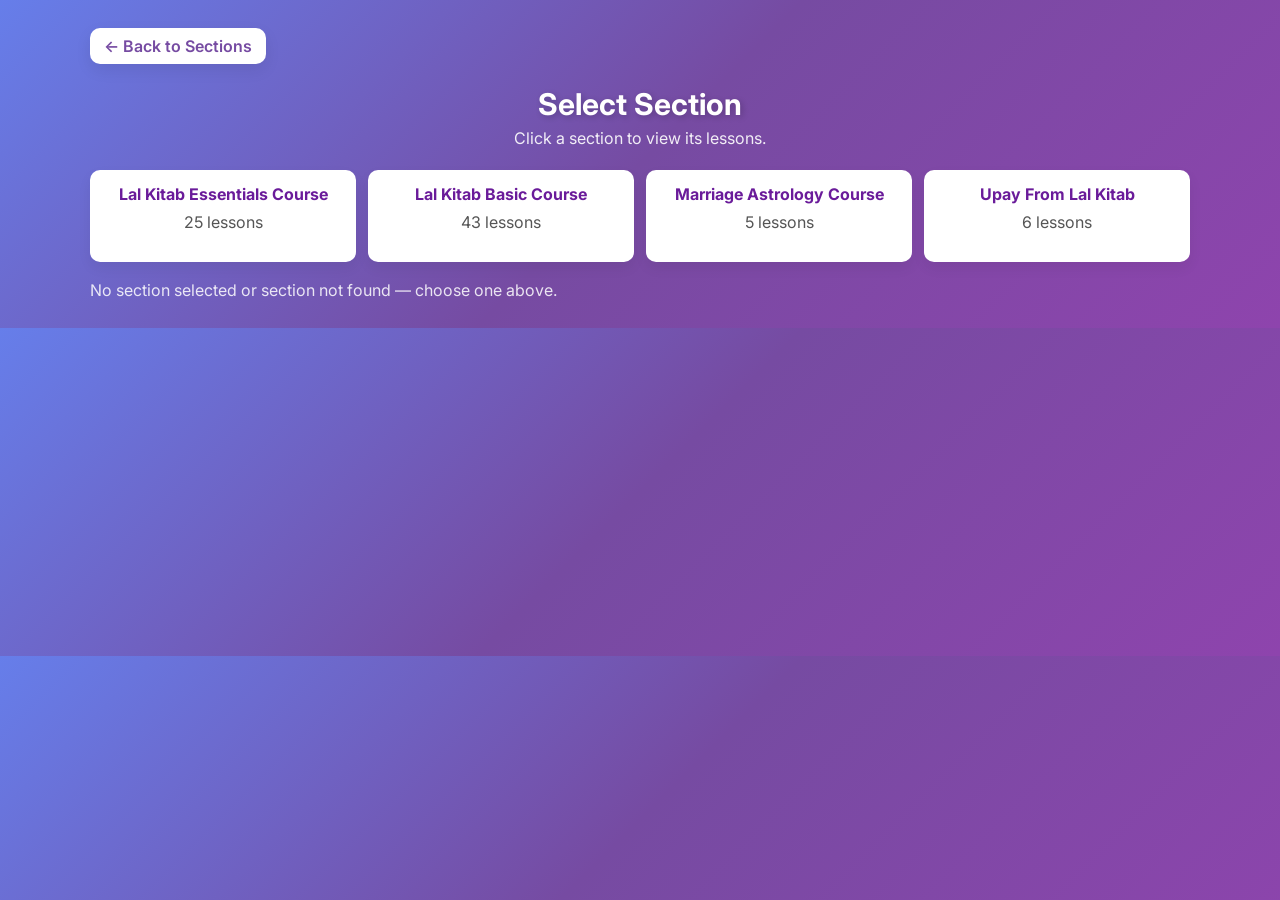
==== portal.html @ f26fb131 "Add files via upload" ====
<!DOCTYPE html>
<html lang="en">
<head>
  <meta charset="utf-8"/>
  <meta name="viewport" content="width=device-width,initial-scale=1"/>
  <title>Astrology Course Portal</title>
  <link href="https://fonts.googleapis.com/css2?family=Inter:wght@400;600;700&display=swap" rel="stylesheet">
  <style>
    body { font-family:'Inter',sans-serif; background:linear-gradient(135deg,#667eea 0%,#764ba2 50%,#8e44ad 100%); color:#2d3748; margin:0; padding:28px; }
    .container { max-width:1100px; margin:0 auto; }
    .back { display:inline-block; margin-bottom:16px; background:#fff; padding:8px 14px; border-radius:10px; text-decoration:none; color:#764ba2; font-weight:600; box-shadow:0 6px 16px rgba(0,0,0,0.08); }
    .header { text-align:center; color:#fff; margin-bottom:22px; }
    .header h1 { margin:6px 0; font-size:30px; text-shadow:2px 2px 6px rgba(0,0,0,0.2); }
    .header p { color:rgba(255,255,255,0.9); margin:0; }

    .video-player { background:#fff; border-radius:12px; padding:16px; box-shadow:0 12px 40px rgba(0,0,0,0.18); margin-bottom:20px; display:none; }
    .video-player.active { display:block; animation:fadeIn .32s ease; }
    iframe { width:100%; height:520px; border-radius:10px; border:none; }

    .lessons-grid { display:grid; grid-template-columns:repeat(auto-fill,minmax(300px,1fr)); gap:18px; }
    .lesson-card { background:#fff; border-radius:12px; padding:18px; cursor:pointer; transition:transform .18s, box-shadow .18s; box-shadow:0 6px 16px rgba(0,0,0,0.08); }
    .lesson-card:hover { transform:translateY(-6px); box-shadow:0 14px 28px rgba(0,0,0,0.12); }
    .lesson-card h3 { margin:0 0 8px; color:#333; font-size:16px; }
    .lesson-card p { margin:0; color:#666; font-size:14px; }

    .section-list { display:grid; gap:12px; grid-template-columns:repeat(auto-fill,minmax(260px,1fr)); margin:18px 0; }
    .section-card { background:#fff; border-radius:10px; padding:14px; text-align:center; cursor:pointer; box-shadow:0 6px 14px rgba(0,0,0,0.06); }
    .section-card h4 { margin:0; color:#6a1b9a; }

    @keyframes fadeIn { from { opacity:0; transform:translateY(10px) } to { opacity:1; transform:none } }

    .info { color:#fff; margin-bottom:12px; }
    .error { color:#fff; background: rgba(0,0,0,0.12); padding:8px 12px; border-radius:8px; display:inline-block; margin-top:12px; }
  </style>
</head>
<body>
  <div class="container">
    <a class="back" href="index.html">← Back to Sections</a>

    <div class="header">
      <h1 id="sectionTitle">Course Lessons</h1>
      <p id="sectionDesc"></p>
    </div>

    <div id="videoPlayer" class="video-player">
      <iframe id="videoFrame" src="" allowfullscreen></iframe>
      <h2 id="videoTitle" style="margin-top:12px"></h2>
      <p id="videoDesc" style="color:#666"></p>
    </div>

    <div id="contentArea"></div>

    <div id="debug" style="margin-top:18px; color:rgba(255,255,255,0.85)"></div>
  </div>

  <script>
    // helper: read section param and allow number or title
    const params = new URLSearchParams(window.location.search);
    const sectionParam = params.get('section'); // can be title or index
    const contentArea = document.getElementById('contentArea');
    const debug = document.getElementById('debug');

    function renderSectionList(sections) {
      document.getElementById('sectionTitle').textContent = 'Select Section';
      document.getElementById('sectionDesc').textContent = 'Click a section to view its lessons.';
      const wrapper = document.createElement('div');
      wrapper.className = 'section-list';
      sections.forEach((s, idx) => {
        const card = document.createElement('div');
        card.className = 'section-card';
        card.innerHTML = `<h4>${s.title}</h4><p style="margin-top:8px;color:#555">${(s.lessons||[]).length} lessons</p>`;
        card.addEventListener('click', () => {
          // reload same page using index param to avoid ambiguity
          window.location.search = '?sectionIndex=' + idx;
        });
        wrapper.appendChild(card);
      });
      contentArea.appendChild(wrapper);
    }

    function playLesson(lesson) {
      const player = document.getElementById('videoPlayer');
      const frame = document.getElementById('videoFrame');
      document.getElementById('videoTitle').textContent = lesson.title || '';
      document.getElementById('videoDesc').textContent = lesson.description || ('Duration: ' + (lesson.duration || '30:00'));
      frame.src = 'https://www.youtube.com/embed/' + lesson.videoId + '?autoplay=1';
      player.classList.add('active');
      player.scrollIntoView({ behavior: 'smooth' });
    }

    // fetch and render
    fetch('lessons.json')
      .then(r => {
        if (!r.ok) throw new Error('Failed to fetch lessons.json — status ' + r.status);
        return r.json();
      })
      .then(data => {
        if (!data || !Array.isArray(data.sections)) {
          contentArea.innerHTML = '<div class="error">lessons.json format error: expected sections array.</div>';
          console.error('bad lessons.json', data);
          return;
        }
        const sections = data.sections;

        // decide which section to show
        let activeSection = null;
        // priority: sectionIndex param (explicit), then section (title or index)
        const sectionIndexParam = new URLSearchParams(window.location.search).get('sectionIndex');
        if (sectionIndexParam !== null) {
          const i = parseInt(sectionIndexParam, 10);
          if (!isNaN(i) && sections[i]) activeSection = sections[i];
        } else if (sectionParam) {
          // try numeric
          const asNum = parseInt(sectionParam, 10);
          if (!isNaN(asNum) && sections[asNum]) {
            activeSection = sections[asNum];
          } else {
            // match by title (case-insensitive)
            const decoded = decodeURIComponent(sectionParam).toLowerCase();
            activeSection = sections.find(s => (s.title || '').toLowerCase() === decoded);
          }
        }

        if (!activeSection) {
          // show section list to allow selection (helpful fallback)
          renderSectionList(sections);
          debug.textContent = 'No section selected or section not found — choose one above.';
          return;
        }

        // show active section title/desc and lessons
        document.getElementById('sectionTitle').textContent = activeSection.title || 'Section';
        document.getElementById('sectionDesc').textContent = activeSection.description || '';

        const grid = document.createElement('div');
        grid.className = 'lessons-grid';

        (activeSection.lessons || []).forEach((lesson, idx) => {
          const c = document.createElement('div');
          c.className = 'lesson-card';
          c.innerHTML = `<h3>${idx+1}. ${lesson.title || 'Untitled'}</h3>
                         <p>${lesson.description || ''}</p>
                         <p style="margin-top:8px;color:#666">⏱ ${lesson.duration || '30:00'}</p>`;
          c.addEventListener('click', () => playLesson(lesson));
          grid.appendChild(c);
        });

        contentArea.appendChild(grid);
      })
      .catch(err => {
        contentArea.innerHTML = '<div class="error">Error loading lessons.json. Open console for details.</div>';
        console.error(err);
      });
  </script>
</body>
</html>
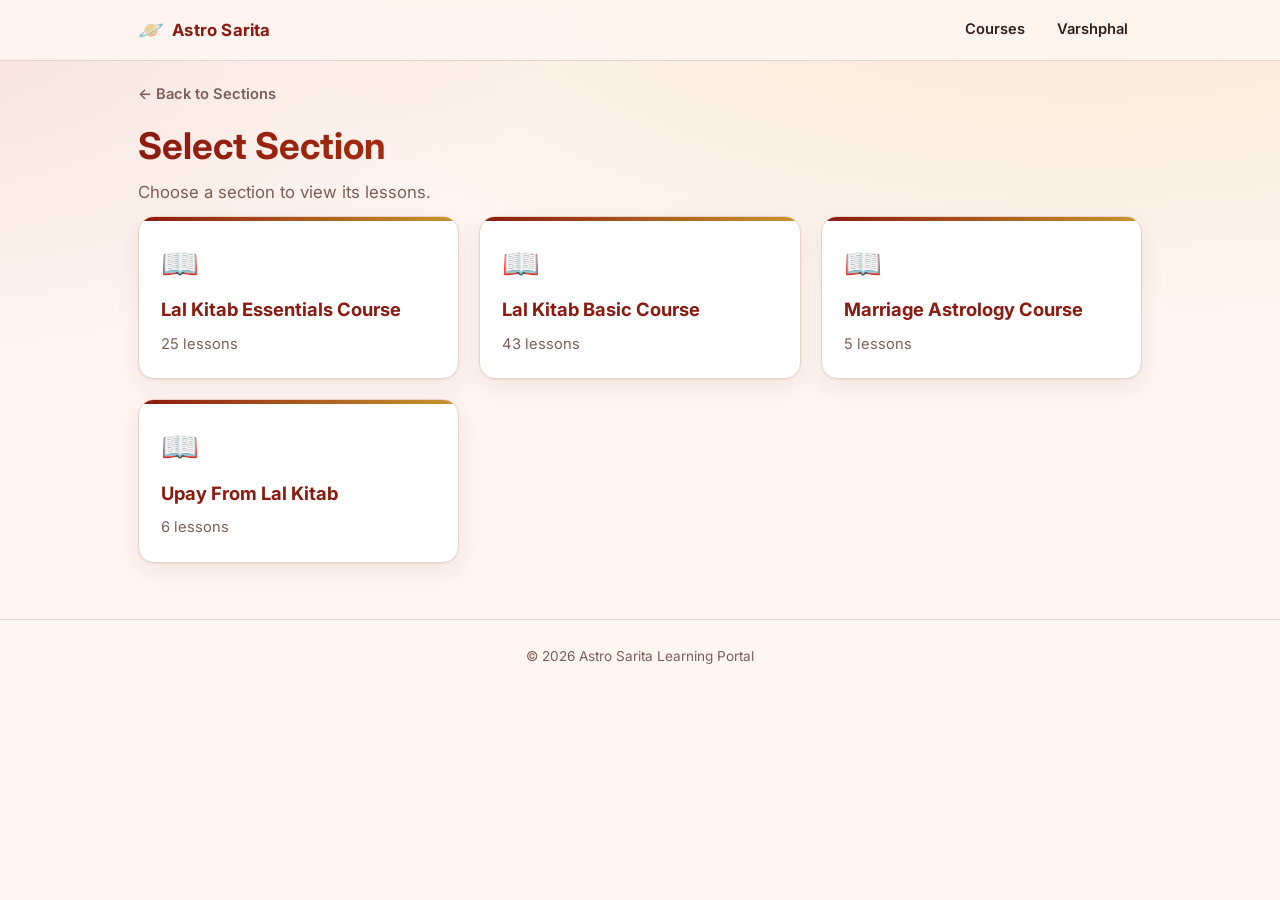
==== commit 92f0c844: "Add files via upload" ====
--- a/portal.html
+++ b/portal.html
@@ -1,156 +1,71 @@
 <!DOCTYPE html>
-<html lang="en">
-<head>
-  <meta charset="utf-8"/>
-  <meta name="viewport" content="width=device-width,initial-scale=1"/>
-  <title>Astrology Course Portal</title>
-  <link href="https://fonts.googleapis.com/css2?family=Inter:wght@400;600;700&display=swap" rel="stylesheet">
-  <style>
-    body { font-family:'Inter',sans-serif; background:linear-gradient(135deg,#667eea 0%,#764ba2 50%,#8e44ad 100%); color:#2d3748; margin:0; padding:28px; }
-    .container { max-width:1100px; margin:0 auto; }
-    .back { display:inline-block; margin-bottom:16px; background:#fff; padding:8px 14px; border-radius:10px; text-decoration:none; color:#764ba2; font-weight:600; box-shadow:0 6px 16px rgba(0,0,0,0.08); }
-    .header { text-align:center; color:#fff; margin-bottom:22px; }
-    .header h1 { margin:6px 0; font-size:30px; text-shadow:2px 2px 6px rgba(0,0,0,0.2); }
-    .header p { color:rgba(255,255,255,0.9); margin:0; }
+<html lang="en"><head><meta charset="utf-8"><meta name="viewport" content="width=device-width,initial-scale=1">
+<title>Course Lessons | Astro Sarita</title>
+<link rel="preconnect" href="https://fonts.googleapis.com"><link href="https://fonts.googleapis.com/css2?family=Inter:wght@400;600;700&family=Noto+Sans+Devanagari:wght@400;600&display=swap" rel="stylesheet"><link rel="stylesheet" href="style.css">
+</head><body>
+<header class="nav"><div class="wrap"><a class="brand" href="index.html"><span>🪐</span><b>Astro Sarita</b></a><nav class="links"><a href="index.html" >Courses</a><a href="varshphal.html" >Varshphal</a></nav></div></header>
+<main class="wrap">
+  <a class="crumb" href="index.html">← Back to Sections</a>
+  <section class="hero" style="padding:14px 0 10px;text-align:left">
+    <h1 id="sectionTitle" style="font-size:clamp(1.6rem,4vw,2.3rem)">Course Lessons</h1>
+    <p id="sectionDesc" style="margin:0"></p>
+  </section>
 
-    .video-player { background:#fff; border-radius:12px; padding:16px; box-shadow:0 12px 40px rgba(0,0,0,0.18); margin-bottom:20px; display:none; }
-    .video-player.active { display:block; animation:fadeIn .32s ease; }
-    iframe { width:100%; height:520px; border-radius:10px; border:none; }
+  <section id="videoPlayer" class="card player" aria-live="polite">
+    <div class="frame"><iframe id="videoFrame" title="Lesson video" src="" allow="accelerometer;autoplay;encrypted-media;picture-in-picture" allowfullscreen></iframe></div>
+    <h2 id="videoTitle"></h2><p id="videoDesc"></p>
+    <div class="pnav"><button class="btn ghost" id="prev">← Previous</button><button class="btn" id="next">Next →</button></div>
+  </section>
 
-    .lessons-grid { display:grid; grid-template-columns:repeat(auto-fill,minmax(300px,1fr)); gap:18px; }
-    .lesson-card { background:#fff; border-radius:12px; padding:18px; cursor:pointer; transition:transform .18s, box-shadow .18s; box-shadow:0 6px 16px rgba(0,0,0,0.08); }
-    .lesson-card:hover { transform:translateY(-6px); box-shadow:0 14px 28px rgba(0,0,0,0.12); }
-    .lesson-card h3 { margin:0 0 8px; color:#333; font-size:16px; }
-    .lesson-card p { margin:0; color:#666; font-size:14px; }
+  <div id="contentArea"></div>
+  <div id="msg" class="msg" role="status"></div>
+</main>
+<footer>© 2026 Astro Sarita Learning Portal</footer>
+<script>
+const area=document.getElementById('contentArea'),msg=document.getElementById('msg');
+const q=new URLSearchParams(location.search);
+let lessons=[],cur=-1;
 
-    .section-list { display:grid; gap:12px; grid-template-columns:repeat(auto-fill,minmax(260px,1fr)); margin:18px 0; }
-    .section-card { background:#fff; border-radius:10px; padding:14px; text-align:center; cursor:pointer; box-shadow:0 6px 14px rgba(0,0,0,0.06); }
-    .section-card h4 { margin:0; color:#6a1b9a; }
+function play(i){
+  if(i<0||i>=lessons.length)return;cur=i;const l=lessons[i];
+  document.getElementById('videoTitle').textContent=l.title||'';
+  document.getElementById('videoDesc').textContent=l.description||('Duration: '+(l.duration||'30:00'));
+  document.getElementById('videoFrame').src='https://www.youtube.com/embed/'+encodeURIComponent(l.videoId)+'?autoplay=1';
+  const p=document.getElementById('videoPlayer');p.classList.add('active');p.scrollIntoView({behavior:'smooth',block:'start'});
+  document.querySelectorAll('.lesson').forEach((el,k)=>el.classList.toggle('on',k===i));
+  document.getElementById('prev').disabled=i===0;document.getElementById('next').disabled=i===lessons.length-1;
+}
+document.getElementById('prev').onclick=()=>play(cur-1);
+document.getElementById('next').onclick=()=>play(cur+1);
 
-    @keyframes fadeIn { from { opacity:0; transform:translateY(10px) } to { opacity:1; transform:none } }
+function sectionList(sections){
+  document.getElementById('sectionTitle').textContent='Select Section';
+  document.getElementById('sectionDesc').textContent='Choose a section to view its lessons.';
+  const g=document.createElement('div');g.className='grid';
+  sections.forEach((s,i)=>{const a=document.createElement('a');a.className='card tile';a.href='?sectionIndex='+i;
+    a.innerHTML='<span class="ic">📖</span><h3></h3><p></p>';a.querySelector('h3').textContent=s.title;
+    a.querySelector('p').textContent=(s.lessons||[]).length+' lessons';g.appendChild(a)});
+  area.appendChild(g);
+}
 
-    .info { color:#fff; margin-bottom:12px; }
-    .error { color:#fff; background: rgba(0,0,0,0.12); padding:8px 12px; border-radius:8px; display:inline-block; margin-top:12px; }
-  </style>
-</head>
-<body>
-  <div class="container">
-    <a class="back" href="index.html">← Back to Sections</a>
-
-    <div class="header">
-      <h1 id="sectionTitle">Course Lessons</h1>
-      <p id="sectionDesc"></p>
-    </div>
-
-    <div id="videoPlayer" class="video-player">
-      <iframe id="videoFrame" src="" allowfullscreen></iframe>
-      <h2 id="videoTitle" style="margin-top:12px"></h2>
-      <p id="videoDesc" style="color:#666"></p>
-    </div>
-
-    <div id="contentArea"></div>
-
-    <div id="debug" style="margin-top:18px; color:rgba(255,255,255,0.85)"></div>
-  </div>
-
-  <script>
-    // helper: read section param and allow number or title
-    const params = new URLSearchParams(window.location.search);
-    const sectionParam = params.get('section'); // can be title or index
-    const contentArea = document.getElementById('contentArea');
-    const debug = document.getElementById('debug');
-
-    function renderSectionList(sections) {
-      document.getElementById('sectionTitle').textContent = 'Select Section';
-      document.getElementById('sectionDesc').textContent = 'Click a section to view its lessons.';
-      const wrapper = document.createElement('div');
-      wrapper.className = 'section-list';
-      sections.forEach((s, idx) => {
-        const card = document.createElement('div');
-        card.className = 'section-card';
-        card.innerHTML = `<h4>${s.title}</h4><p style="margin-top:8px;color:#555">${(s.lessons||[]).length} lessons</p>`;
-        card.addEventListener('click', () => {
-          // reload same page using index param to avoid ambiguity
-          window.location.search = '?sectionIndex=' + idx;
-        });
-        wrapper.appendChild(card);
-      });
-      contentArea.appendChild(wrapper);
-    }
-
-    function playLesson(lesson) {
-      const player = document.getElementById('videoPlayer');
-      const frame = document.getElementById('videoFrame');
-      document.getElementById('videoTitle').textContent = lesson.title || '';
-      document.getElementById('videoDesc').textContent = lesson.description || ('Duration: ' + (lesson.duration || '30:00'));
-      frame.src = 'https://www.youtube.com/embed/' + lesson.videoId + '?autoplay=1';
-      player.classList.add('active');
-      player.scrollIntoView({ behavior: 'smooth' });
-    }
-
-    // fetch and render
-    fetch('lessons.json')
-      .then(r => {
-        if (!r.ok) throw new Error('Failed to fetch lessons.json — status ' + r.status);
-        return r.json();
-      })
-      .then(data => {
-        if (!data || !Array.isArray(data.sections)) {
-          contentArea.innerHTML = '<div class="error">lessons.json format error: expected sections array.</div>';
-          console.error('bad lessons.json', data);
-          return;
-        }
-        const sections = data.sections;
-
-        // decide which section to show
-        let activeSection = null;
-        // priority: sectionIndex param (explicit), then section (title or index)
-        const sectionIndexParam = new URLSearchParams(window.location.search).get('sectionIndex');
-        if (sectionIndexParam !== null) {
-          const i = parseInt(sectionIndexParam, 10);
-          if (!isNaN(i) && sections[i]) activeSection = sections[i];
-        } else if (sectionParam) {
-          // try numeric
-          const asNum = parseInt(sectionParam, 10);
-          if (!isNaN(asNum) && sections[asNum]) {
-            activeSection = sections[asNum];
-          } else {
-            // match by title (case-insensitive)
-            const decoded = decodeURIComponent(sectionParam).toLowerCase();
-            activeSection = sections.find(s => (s.title || '').toLowerCase() === decoded);
-          }
-        }
-
-        if (!activeSection) {
-          // show section list to allow selection (helpful fallback)
-          renderSectionList(sections);
-          debug.textContent = 'No section selected or section not found — choose one above.';
-          return;
-        }
-
-        // show active section title/desc and lessons
-        document.getElementById('sectionTitle').textContent = activeSection.title || 'Section';
-        document.getElementById('sectionDesc').textContent = activeSection.description || '';
-
-        const grid = document.createElement('div');
-        grid.className = 'lessons-grid';
-
-        (activeSection.lessons || []).forEach((lesson, idx) => {
-          const c = document.createElement('div');
-          c.className = 'lesson-card';
-          c.innerHTML = `<h3>${idx+1}. ${lesson.title || 'Untitled'}</h3>
-                         <p>${lesson.description || ''}</p>
-                         <p style="margin-top:8px;color:#666">⏱ ${lesson.duration || '30:00'}</p>`;
-          c.addEventListener('click', () => playLesson(lesson));
-          grid.appendChild(c);
-        });
-
-        contentArea.appendChild(grid);
-      })
-      .catch(err => {
-        contentArea.innerHTML = '<div class="error">Error loading lessons.json. Open console for details.</div>';
-        console.error(err);
-      });
-  </script>
-</body>
-</html>
+fetch('lessons.json').then(r=>{if(!r.ok)throw new Error('status '+r.status);return r.json()}).then(data=>{
+  if(!data||!Array.isArray(data.sections)){msg.textContent='lessons.json format error: expected sections array.';return}
+  const S=data.sections;let active=null;
+  const idx=q.get('sectionIndex'),sec=q.get('section');
+  if(idx!==null){const i=parseInt(idx,10);if(S[i])active=S[i]}
+  else if(sec){const n=parseInt(sec,10);active=(!isNaN(n)&&S[n])?S[n]:S.find(s=>(s.title||'').toLowerCase()===sec.toLowerCase())}
+  if(!active){sectionList(S);return}
+  document.title=(active.title||'Section')+' | Astro Sarita';
+  document.getElementById('sectionTitle').textContent=active.title||'Section';
+  document.getElementById('sectionDesc').textContent=active.description||((active.lessons||[]).length+' lessons');
+  lessons=active.lessons||[];
+  const g=document.createElement('div');g.className='lessons';
+  lessons.forEach((l,i)=>{const b=document.createElement('button');b.className='lesson';
+    b.innerHTML='<span class="n"></span><span><b></b><small></small></span>';
+    b.querySelector('.n').textContent=i+1;b.querySelector('b').textContent=l.title||'Untitled';
+    b.querySelector('small').textContent=l.description||('⏱ '+(l.duration||'30:00'));
+    b.onclick=()=>play(i);g.appendChild(b)});
+  area.appendChild(g);
+}).catch(e=>{msg.textContent='Error loading lessons.json. Open console for details.';console.error(e)});
+</script>
+</body></html>
--- a/style.css
+++ b/style.css
@@ -0,0 +1,100 @@
+:root{
+  --bg:#fff6f1;--surface:#ffffff;--surface-2:#fff0ea;--tx:#35201c;--mut:#7d5f58;
+  --ac:#8b1a10;--ac-2:#c2410c;--gold:#c8962e;--ln:#ecd3c8;--ring:rgba(139,26,16,.35);
+  --sh:0 1px 2px rgba(80,20,10,.06),0 8px 24px rgba(80,20,10,.08);
+  --sh-lg:0 2px 4px rgba(80,20,10,.08),0 18px 40px rgba(80,20,10,.16);
+  --r:16px;
+}
+@media (prefers-color-scheme:dark){:root{
+  --bg:#1a1210;--surface:#251a17;--surface-2:#2e211d;--tx:#f6e9e3;--mut:#bfa49b;
+  --ac:#ff8a65;--ac-2:#ffb199;--gold:#e5b94d;--ln:#46332d;--ring:rgba(255,138,101,.4);
+  --sh:0 1px 2px rgba(0,0,0,.4),0 8px 24px rgba(0,0,0,.3);--sh-lg:0 18px 44px rgba(0,0,0,.55);
+}}
+*{box-sizing:border-box}
+html{scroll-behavior:smooth}
+body{margin:0;font-family:'Inter','Noto Sans Devanagari',system-ui,sans-serif;background:var(--bg);color:var(--tx);line-height:1.6;
+  background-image:radial-gradient(900px 400px at 85% -80px,rgba(200,150,46,.16),transparent),radial-gradient(700px 360px at -10% 0,rgba(139,26,16,.10),transparent);background-repeat:no-repeat}
+a{color:var(--ac)}
+:focus-visible{outline:3px solid var(--ring);outline-offset:2px;border-radius:8px}
+.wrap{max-width:1040px;margin:0 auto;padding:0 18px}
+
+/* nav */
+.nav{position:sticky;top:0;z-index:20;background:color-mix(in srgb,var(--bg) 85%,transparent);backdrop-filter:blur(10px);border-bottom:1px solid var(--ln)}
+.nav .wrap{display:flex;align-items:center;justify-content:space-between;gap:12px;height:60px}
+.brand{font-weight:700;font-size:1.05rem;color:var(--ac);text-decoration:none;letter-spacing:.2px;display:flex;gap:8px;align-items:center}
+.brand span{font-size:1.3rem}
+.links{display:flex;gap:4px}
+.links a{padding:8px 14px;border-radius:999px;text-decoration:none;color:var(--tx);font-weight:600;font-size:.92rem;transition:background .2s}
+.links a:hover{background:var(--surface-2)}
+.links a[aria-current="page"]{background:var(--ac);color:#fff}
+@media (prefers-color-scheme:dark){.links a[aria-current="page"]{color:#2a120c}}
+
+/* hero */
+.hero{text-align:center;padding:54px 0 30px}
+.hero h1{font-size:clamp(2rem,5vw,3rem);line-height:1.15;margin:0 0 12px;background:linear-gradient(120deg,var(--ac),var(--ac-2) 60%,var(--gold));-webkit-background-clip:text;background-clip:text;color:transparent}
+.hero p{max-width:620px;margin:0 auto;color:var(--mut);font-size:1.05rem}
+.badge{display:inline-block;margin-bottom:14px;padding:5px 14px;border-radius:999px;background:var(--surface-2);border:1px solid var(--ln);color:var(--ac);font-size:.8rem;font-weight:700;letter-spacing:.6px;text-transform:uppercase}
+
+/* cards */
+h2.title{font-size:1.4rem;margin:38px 0 16px}
+.grid{display:grid;grid-template-columns:repeat(auto-fill,minmax(280px,1fr));gap:20px}
+.card{background:var(--surface);border:1px solid var(--ln);border-radius:var(--r);padding:22px;box-shadow:var(--sh)}
+.tile{display:flex;flex-direction:column;gap:6px;text-align:left;width:100%;font:inherit;color:inherit;cursor:pointer;text-decoration:none;position:relative;overflow:hidden;transition:transform .25s,box-shadow .25s,border-color .25s}
+.tile::before{content:"";position:absolute;inset:0 0 auto 0;height:4px;background:linear-gradient(90deg,var(--ac),var(--gold))}
+.tile:hover{transform:translateY(-6px);box-shadow:var(--sh-lg);border-color:var(--ac)}
+.tile .ic{font-size:1.9rem}
+.tile h3{margin:2px 0;font-size:1.15rem;color:var(--ac)}
+.tile p{margin:0;color:var(--mut);font-size:.92rem}
+.tile .go{margin-top:8px;font-weight:700;font-size:.9rem;color:var(--ac)}
+.tile.feature{background:linear-gradient(145deg,var(--surface),var(--surface-2))}
+
+.about{margin-top:44px}
+.about h2{margin:0 0 12px;color:var(--ac);font-size:1.35rem}
+.about p{margin:0 0 10px;color:var(--tx)}
+.btn{display:inline-flex;align-items:center;gap:8px;border:0;cursor:pointer;font:600 1rem 'Inter',sans-serif;padding:11px 22px;border-radius:12px;background:linear-gradient(135deg,var(--ac),var(--ac-2));color:#fff;text-decoration:none;box-shadow:0 6px 16px rgba(139,26,16,.3);transition:transform .2s,box-shadow .2s}
+.btn:hover{transform:translateY(-2px);box-shadow:0 10px 22px rgba(139,26,16,.4)}
+@media (prefers-color-scheme:dark){.btn{color:#2a120c}}
+.btn.ghost{background:var(--surface);color:var(--ac);border:1px solid var(--ln);box-shadow:none}
+footer{margin-top:56px;padding:26px 0 40px;text-align:center;color:var(--mut);font-size:.85rem;border-top:1px solid var(--ln)}
+.msg{margin-top:16px;padding:10px 14px;border-radius:10px;background:#fde8e8;color:#9b1c1c;font-weight:500}
+.msg:empty{display:none}
+
+/* portal */
+.crumb{display:inline-flex;margin:22px 0 4px;color:var(--mut);text-decoration:none;font-weight:600;font-size:.92rem}
+.crumb:hover{color:var(--ac)}
+.player{display:none;margin:18px 0 8px;padding:14px}
+.player.active{display:block;animation:rise .35s ease}
+.frame{position:relative;aspect-ratio:16/9;border-radius:12px;overflow:hidden;background:#000}
+.frame iframe{position:absolute;inset:0;width:100%;height:100%;border:0}
+.player h2{margin:14px 4px 2px;font-size:1.15rem}
+.player p{margin:0 4px 8px;color:var(--mut)}
+.pnav{display:flex;gap:10px;margin:8px 4px 2px}
+.lessons{display:grid;grid-template-columns:repeat(auto-fill,minmax(250px,1fr));gap:14px;margin-top:20px}
+.lesson{display:flex;gap:12px;align-items:center;text-align:left;font:inherit;color:inherit;cursor:pointer;padding:14px;background:var(--surface);border:1px solid var(--ln);border-radius:14px;box-shadow:var(--sh);transition:transform .2s,box-shadow .2s,border-color .2s}
+.lesson:hover{transform:translateY(-3px);box-shadow:var(--sh-lg);border-color:var(--ac)}
+.lesson.on{border-color:var(--ac);background:var(--surface-2)}
+.lesson .n{flex:none;width:36px;height:36px;border-radius:50%;display:grid;place-items:center;font-weight:700;font-size:.85rem;background:var(--ac);color:#fff}
+@media (prefers-color-scheme:dark){.lesson .n{color:#2a120c}}
+.lesson b{display:block;font-size:.96rem}
+.lesson small{color:var(--mut)}
+
+/* varshphal */
+label{display:block;font-weight:600;font-size:.82rem;color:var(--mut);margin-bottom:4px}
+select,input{width:100%;padding:10px 12px;font:1rem 'Inter',sans-serif;border:1px solid var(--ln);border-radius:10px;background:var(--bg);color:var(--tx)}
+.form{display:grid;grid-template-columns:repeat(auto-fill,minmax(140px,1fr));gap:14px}
+.actions{display:flex;gap:10px;flex-wrap:wrap;margin-top:18px}
+.charts{display:grid;grid-template-columns:repeat(auto-fit,minmax(290px,1fr));gap:20px}
+.charts h3{margin:0 0 10px;text-align:center;color:var(--ac)}
+.kundli{width:100%;max-width:380px;display:block;margin:auto}
+.kundli .bg{fill:var(--surface)}.kundli .l{stroke:var(--ac);stroke-width:2;fill:none}
+.kundli .n{fill:var(--mut);font:600 11px Inter,sans-serif}.kundli .p{fill:var(--ac-2);font:700 15px Inter,sans-serif}
+.kundli .p.moved{fill:var(--gold)}
+table{width:100%;border-collapse:collapse;font-size:.95rem}
+th,td{padding:10px 8px;text-align:left;border-bottom:1px solid var(--ln)}
+th{color:var(--mut);font-size:.78rem;text-transform:uppercase;letter-spacing:.6px}
+td b{color:var(--ac)}
+.warn{padding:12px 14px;border-radius:12px;background:#fff3cd;color:#664d03;font-size:.9rem;margin-bottom:16px}
+@keyframes rise{from{opacity:0;transform:translateY(12px)}to{opacity:1;transform:none}}
+@media (max-width:560px){.links a{padding:7px 10px}.brand b{display:none}}
+@media print{.nav,footer,.actions{display:none}}
+@media (prefers-reduced-motion:reduce){*{animation:none!important;transition:none!important}}
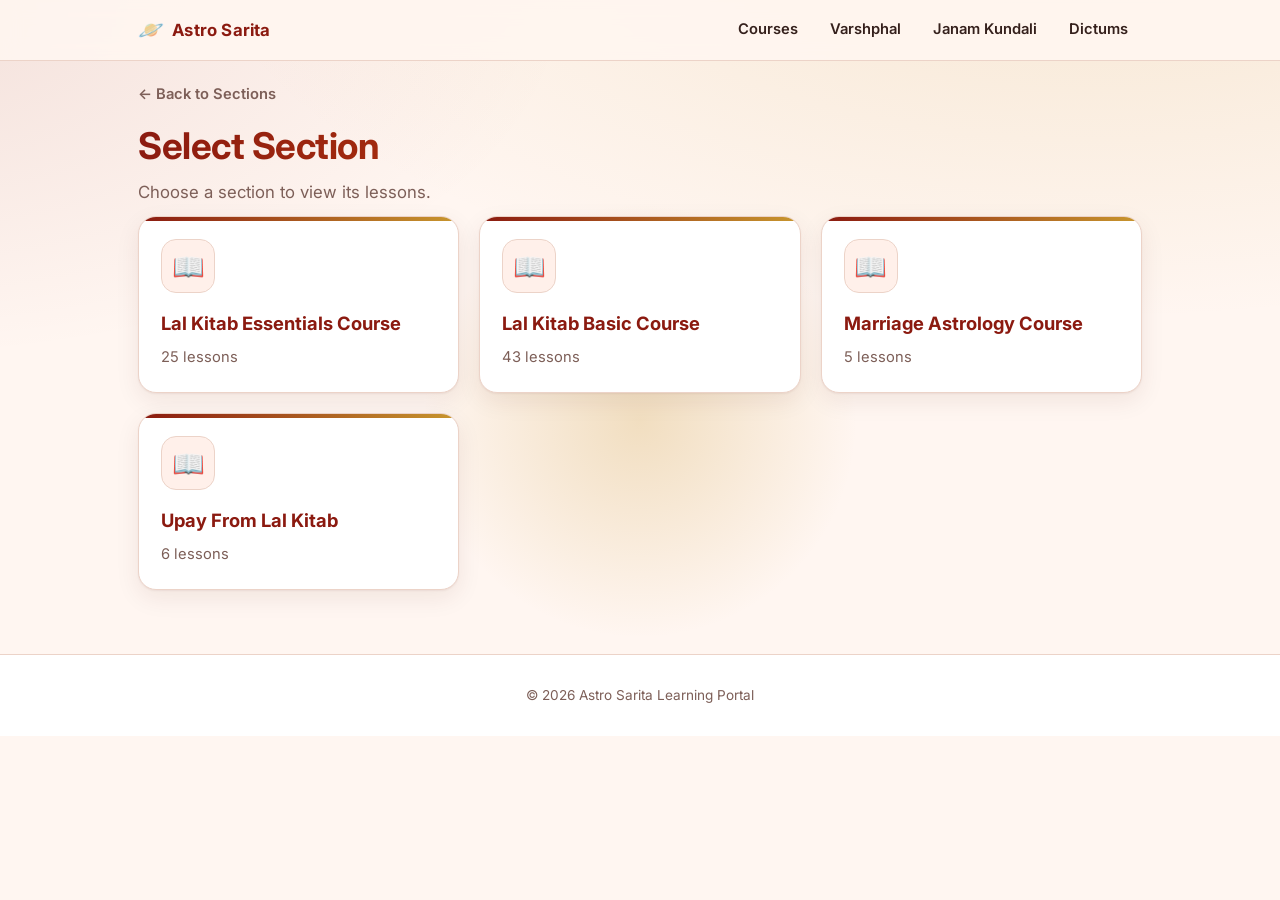
==== commit 68855a3c: "Add files via upload" ====
--- a/portal.html
+++ b/portal.html
@@ -1,9 +1,9 @@
 <!DOCTYPE html>
 <html lang="en"><head><meta charset="utf-8"><meta name="viewport" content="width=device-width,initial-scale=1">
 <title>Course Lessons | Astro Sarita</title>
-<link rel="preconnect" href="https://fonts.googleapis.com"><link href="https://fonts.googleapis.com/css2?family=Inter:wght@400;600;700&family=Noto+Sans+Devanagari:wght@400;600&display=swap" rel="stylesheet"><link rel="stylesheet" href="style.css">
+<link rel="preconnect" href="https://fonts.googleapis.com"><link href="https://fonts.googleapis.com/css2?family=Inter:wght@400;600;700&family=Noto+Sans+Devanagari:wght@400;600&display=swap" rel="stylesheet"><link rel="stylesheet" href="nav.css"><link rel="stylesheet" href="style.css">
 </head><body>
-<header class="nav"><div class="wrap"><a class="brand" href="index.html"><span>🪐</span><b>Astro Sarita</b></a><nav class="links"><a href="index.html" >Courses</a><a href="varshphal.html" >Varshphal</a></nav></div></header>
+<header class="nav"><div class="wrap"><a class="brand" href="index.html"><span>🪐</span><b>Astro Sarita</b></a><nav class="links"><a href="index.html" >Courses</a><a href="varshphal.html" >Varshphal</a><a href="janam-kundali.html">Janam Kundali</a><a href="dictums.html">Dictums</a></nav></div></header>
 <main class="wrap">
   <a class="crumb" href="index.html">← Back to Sections</a>
   <section class="hero" style="padding:14px 0 10px;text-align:left">
@@ -21,6 +21,7 @@
   <div id="msg" class="msg" role="status"></div>
 </main>
 <footer>© 2026 Astro Sarita Learning Portal</footer>
+<script src="lessons-data.js"></script>
 <script>
 const area=document.getElementById('contentArea'),msg=document.getElementById('msg');
 const q=new URLSearchParams(location.search);
@@ -48,7 +49,7 @@
   area.appendChild(g);
 }
 
-fetch('lessons.json').then(r=>{if(!r.ok)throw new Error('status '+r.status);return r.json()}).then(data=>{
+loadLessons().then(data=>{
   if(!data||!Array.isArray(data.sections)){msg.textContent='lessons.json format error: expected sections array.';return}
   const S=data.sections;let active=null;
   const idx=q.get('sectionIndex'),sec=q.get('section');
--- a/nav.css
+++ b/nav.css
@@ -0,0 +1,15 @@
+/* Shared top navigation (used by every page) */
+.nav{--nv-bg:#fff6f1;--nv-tx:#35201c;--nv-ac:#8b1a10;--nv-ln:#ecd3c8;--nv-hv:#fff0ea;--nv-on:#fff;
+  position:sticky;top:0;z-index:50;background:color-mix(in srgb,var(--nv-bg) 88%,transparent);-webkit-backdrop-filter:blur(10px);backdrop-filter:blur(10px);border-bottom:1px solid var(--nv-ln);font-family:'Inter','Noto Sans Devanagari',system-ui,sans-serif}
+@media (prefers-color-scheme:dark){.nav{--nv-bg:#1a1210;--nv-tx:#f6e9e3;--nv-ac:#ff8a65;--nv-ln:#46332d;--nv-hv:#2e211d;--nv-on:#2a120c}}
+.nav .wrap{max-width:1040px;margin:0 auto;padding:0 18px;display:flex;align-items:center;justify-content:space-between;gap:12px;height:60px}
+.nav .brand{font-weight:700;font-size:1.05rem;color:var(--nv-ac);text-decoration:none;letter-spacing:.2px;display:flex;gap:8px;align-items:center;white-space:nowrap}
+.nav .brand span{font-size:1.3rem}
+.nav .links{display:flex;gap:4px;overflow-x:auto;scrollbar-width:none}
+.nav .links::-webkit-scrollbar{display:none}
+.nav .links a{padding:8px 14px;border-radius:999px;text-decoration:none;color:var(--nv-tx);font-weight:600;font-size:.92rem;white-space:nowrap;transition:background .2s,color .2s}
+.nav .links a:hover{background:var(--nv-hv)}
+.nav .links a[aria-current="page"]{background:var(--nv-ac);color:var(--nv-on)}
+.nav a:focus-visible{outline:3px solid var(--nv-ac);outline-offset:2px}
+@media (max-width:640px){.nav .links a{padding:7px 10px;font-size:.84rem}.nav .brand b{display:none}}
+@media print{.nav{display:none}}
--- a/style.css
+++ b/style.css
@@ -17,17 +17,6 @@
 a{color:var(--ac)}
 :focus-visible{outline:3px solid var(--ring);outline-offset:2px;border-radius:8px}
 .wrap{max-width:1040px;margin:0 auto;padding:0 18px}
-
-/* nav */
-.nav{position:sticky;top:0;z-index:20;background:color-mix(in srgb,var(--bg) 85%,transparent);backdrop-filter:blur(10px);border-bottom:1px solid var(--ln)}
-.nav .wrap{display:flex;align-items:center;justify-content:space-between;gap:12px;height:60px}
-.brand{font-weight:700;font-size:1.05rem;color:var(--ac);text-decoration:none;letter-spacing:.2px;display:flex;gap:8px;align-items:center}
-.brand span{font-size:1.3rem}
-.links{display:flex;gap:4px}
-.links a{padding:8px 14px;border-radius:999px;text-decoration:none;color:var(--tx);font-weight:600;font-size:.92rem;transition:background .2s}
-.links a:hover{background:var(--surface-2)}
-.links a[aria-current="page"]{background:var(--ac);color:#fff}
-@media (prefers-color-scheme:dark){.links a[aria-current="page"]{color:#2a120c}}
 
 /* hero */
 .hero{text-align:center;padding:54px 0 30px}
@@ -95,6 +84,79 @@
 td b{color:var(--ac)}
 .warn{padding:12px 14px;border-radius:12px;background:#fff3cd;color:#664d03;font-size:.9rem;margin-bottom:16px}
 @keyframes rise{from{opacity:0;transform:translateY(12px)}to{opacity:1;transform:none}}
-@media (max-width:560px){.links a{padding:7px 10px}.brand b{display:none}}
-@media print{.nav,footer,.actions{display:none}}
+@media print{footer,.actions{display:none}}
 @media (prefers-reduced-motion:reduce){*{animation:none!important;transition:none!important}}
+
+::selection{background:var(--gold);color:#fff}
+body{-webkit-font-smoothing:antialiased;text-rendering:optimizeLegibility}
+.card{transition:box-shadow .25s,border-color .25s}
+select:hover,input:hover{border-color:var(--mut)}
+select:focus-visible,input:focus-visible{border-color:var(--ac)}
+.lesson:active,.tile:active,.btn:active{transform:translateY(0)}
+.btn:disabled{opacity:.45;cursor:not-allowed;transform:none;box-shadow:none}
+
+/* dictums */
+.dsearch{margin-bottom:22px}
+.chips{display:flex;flex-wrap:wrap;gap:8px;margin-top:14px}
+.chips a{padding:5px 12px;border-radius:999px;border:1px solid var(--ln);background:var(--surface-2);color:var(--ac);font-size:.82rem;font-weight:600;text-decoration:none;transition:background .2s,border-color .2s}
+.chips a:hover{border-color:var(--ac)}
+.count{margin:12px 0 0;color:var(--mut);font-size:.85rem}
+.dsec{margin-bottom:18px;scroll-margin-top:76px}
+.dsec h2{margin:0 0 10px;font-size:1.2rem;color:var(--ac);display:flex;align-items:center;gap:10px}
+.dsec h2 small{font-size:.75rem;padding:2px 9px;border-radius:999px;background:var(--surface-2);border:1px solid var(--ln);color:var(--mut)}
+.dsec ol{margin:0;padding-left:0;list-style:none}
+.dsec li{position:relative;padding:11px 0 11px 40px;border-top:1px solid var(--ln)}
+.dsec li:first-child{border-top:0}
+.dsec li::before{content:attr(value);position:absolute;left:0;top:11px;width:28px;height:28px;border-radius:50%;display:grid;place-items:center;font-size:.78rem;font-weight:700;background:var(--surface-2);border:1px solid var(--ln);color:var(--ac)}
+mark{background:color-mix(in srgb,var(--gold) 45%,transparent);color:inherit;border-radius:3px;padding:0 2px}
+
+/* ===== v3 refresh: richer hero, sectioned home, polish ===== */
+:root{--grad:linear-gradient(135deg,var(--ac),var(--ac-2))}
+.card{border-radius:18px}
+.hero{position:relative;padding:68px 0 34px;isolation:isolate}
+.hero::before{content:"";position:absolute;left:50%;top:0;translate:-50% 0;width:min(620px,95vw);aspect-ratio:1;border-radius:50%;background:radial-gradient(closest-side,rgba(200,150,46,.25),transparent 70%);z-index:-1}
+.hero h1{font-size:clamp(2.3rem,6.5vw,3.8rem);letter-spacing:-.5px}
+.hero-cta{display:flex;gap:12px;justify-content:center;flex-wrap:wrap;margin-top:26px}
+.stats{display:flex;gap:10px;justify-content:center;flex-wrap:wrap;margin-top:24px}
+.stats span{padding:7px 16px;border-radius:999px;background:var(--surface);border:1px solid var(--ln);font-size:.85rem;font-weight:600;color:var(--mut);box-shadow:var(--sh)}
+.stats b{color:var(--ac);font-size:1rem}
+.part{scroll-margin-top:76px}
+.sec-head{display:flex;align-items:flex-end;justify-content:space-between;gap:6px 14px;flex-wrap:wrap;margin:52px 0 20px;padding-bottom:12px;border-bottom:1px solid var(--ln)}
+.sec-head h2{margin:0;font-size:1.7rem;display:flex;gap:12px;align-items:center}
+.sec-head h2::before{content:"";width:6px;height:1.3em;border-radius:3px;background:linear-gradient(var(--ac),var(--gold))}
+.sec-head p{margin:0;color:var(--mut);font-size:.92rem}
+.tile{animation:rise .55s backwards;animation-delay:calc(var(--i,0)*70ms)}
+.tile .ic{width:54px;height:54px;border-radius:15px;display:grid;place-items:center;font-size:1.65rem;background:var(--surface-2);border:1px solid var(--ln);margin-bottom:8px;transition:transform .3s,background .3s}
+.tile:hover .ic{transform:rotate(-6deg) scale(1.08);background:linear-gradient(135deg,rgba(200,150,46,.35),rgba(194,65,12,.25))}
+.tile .go{transition:transform .2s}
+.tile:hover .go{transform:translateX(5px)}
+.tile.tool::before{background:linear-gradient(90deg,var(--gold),var(--ac-2))}
+.tile.course h3{font-size:1.1rem}
+.tile.course p{display:inline-block;align-self:flex-start;padding:2px 10px;border-radius:999px;background:var(--surface-2);border:1px solid var(--ln);font-size:.78rem;font-weight:600}
+.about{border-left:5px solid var(--gold);background:linear-gradient(160deg,var(--surface),var(--surface-2))}
+.about p{max-width:78ch}
+.btn{letter-spacing:.2px}
+.btn.ghost:hover{border-color:var(--ac);box-shadow:var(--sh)}
+footer{background:var(--surface);border-top:1px solid var(--ln);margin-top:64px;padding:30px 0}
+footer b{color:var(--ac);font-size:1.05rem}
+footer p{margin:10px 0 0}
+.flinks{display:flex;gap:18px;justify-content:center;margin-top:12px}
+.flinks a{color:var(--mut);text-decoration:none;font-weight:600}
+.flinks a:hover{color:var(--ac)}
+/* inputs */
+select{appearance:none;-webkit-appearance:none;padding-right:34px;background-image:url("data:image/svg+xml,%3Csvg xmlns='http://www.w3.org/2000/svg' width='14' height='9' viewBox='0 0 14 9'%3E%3Cpath d='M1 1l6 6 6-6' fill='none' stroke='%239a7b72' stroke-width='2' stroke-linecap='round'/%3E%3C/svg%3E");background-repeat:no-repeat;background-position:right 12px center}
+input:focus,select:focus{border-color:var(--ac);box-shadow:0 0 0 3px var(--ring);outline:none}
+/* lessons, tables, player */
+.lesson .n{background:var(--grad)}
+.lesson.on{box-shadow:0 0 0 2px var(--ac),var(--sh-lg)}
+.player{box-shadow:var(--sh-lg);border-radius:20px}
+.frame{box-shadow:0 10px 30px rgba(0,0,0,.25)}
+tr:hover td{background:var(--surface-2)}
+.kundli{filter:drop-shadow(0 6px 14px rgba(80,20,10,.12))}
+.dsec{transition:box-shadow .25s}
+.dsec:hover{box-shadow:var(--sh-lg)}
+.dsec li:hover::before{background:var(--grad);color:#fff;border-color:transparent}
+.dsearch input{font-size:1.05rem;padding:13px 14px}
+/* scrollbar + small screens */
+html{scrollbar-color:var(--ac) var(--bg)}
+@media (max-width:560px){.hero{padding-top:44px}.sec-head h2{font-size:1.4rem}.grid{gap:14px}.card{padding:18px}}
